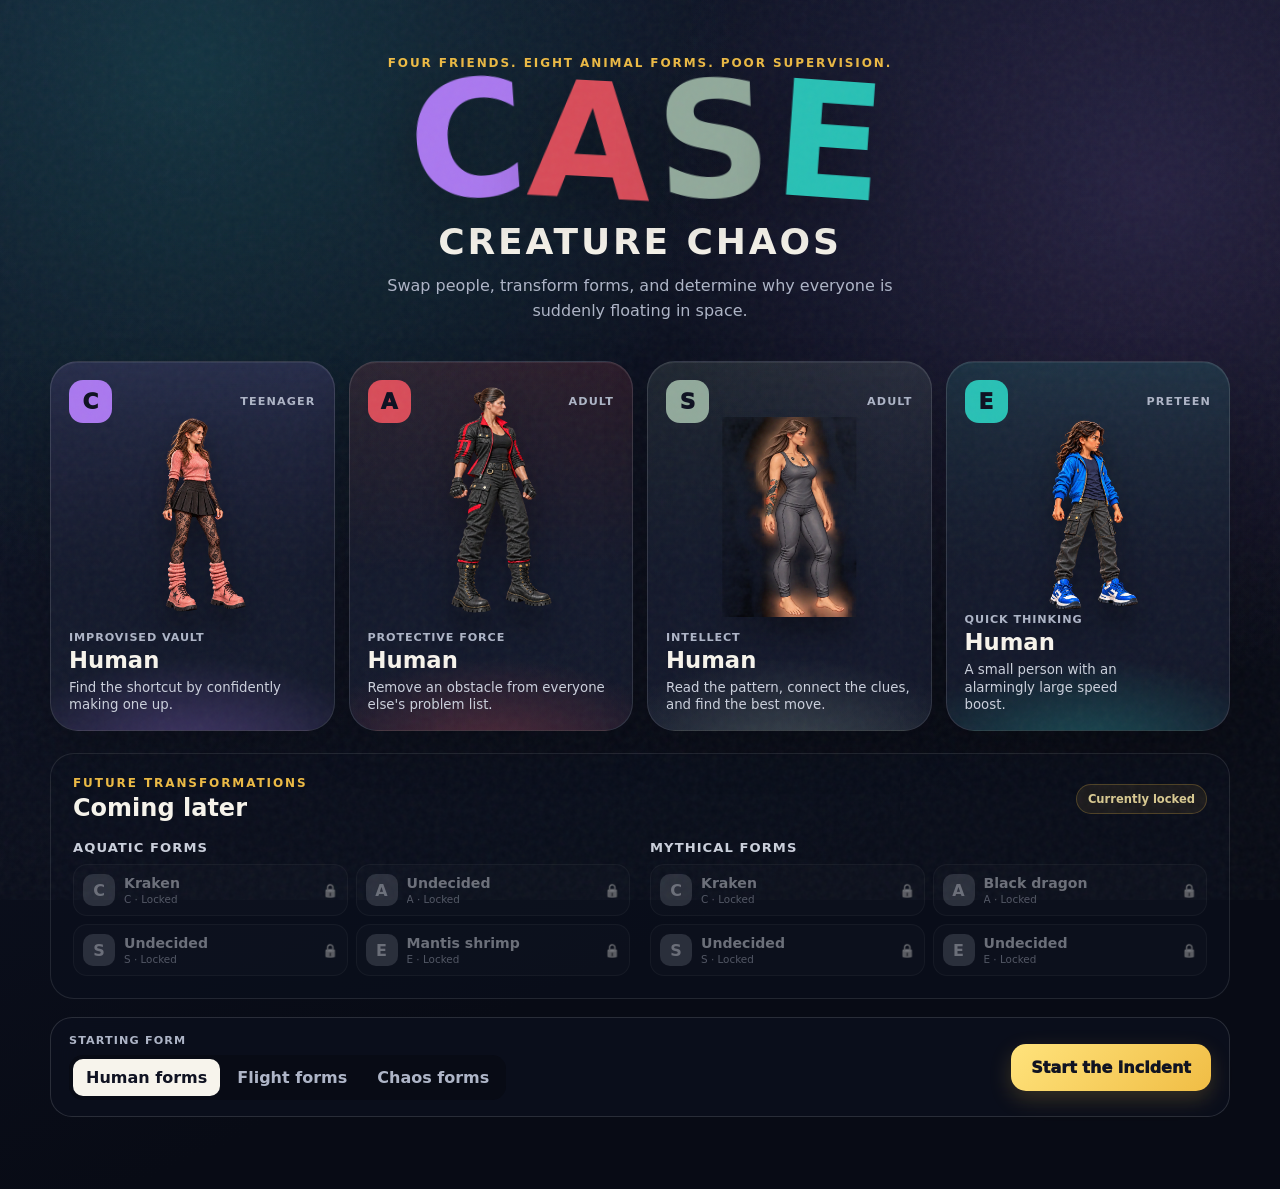
==== index.html @ 53922f7c "Refresh CASEGame stylesheet cache" ====
<!doctype html>
<html lang="en">
<head>
  <meta charset="utf-8">
  <meta name="viewport" content="width=device-width, initial-scale=1, viewport-fit=cover">
  <meta name="theme-color" content="#101426">
  <title>CASE: Creature Chaos</title>
  <link rel="stylesheet" href="style.css?v=case-20261012-transparent-s">
</head>
<body>
  <div class="grain" aria-hidden="true"></div>

  <main>
    <section id="home" class="screen active" aria-labelledby="game-title">
      <header class="hero">
        <p class="eyebrow">Four friends. Eight animal forms. Poor supervision.</p>
        <h1 id="game-title"><span>C</span><span>A</span><span>S</span><span>E</span></h1>
        <p class="subtitle">Creature Chaos</p>
        <p class="intro">Swap people, transform forms, and determine why everyone is suddenly floating in space.</p>
      </header>

      <div class="roster" id="roster" aria-label="Character roster"></div><section class="locked-forms" aria-labelledby="locked-title">
        <div class="locked-heading"><div><p class="eyebrow">Future transformations</p><h2 id="locked-title">Coming later</h2></div><span>Currently locked</span></div>
        <div class="locked-groups">
          <div class="locked-group"><h3>Aquatic forms</h3><div class="locked-buttons" id="aquatic-forms"></div></div>
          <div class="locked-group"><h3>Mythical forms</h3><div class="locked-buttons" id="mythical-forms"></div></div>
        </div>
      </section>

      <div class="launch-panel">
        <div>
          <p class="launch-label">Starting form</p>
          <div class="segmented" role="group" aria-label="Starting form">
            <button class="form-choice selected" data-mode="human" type="button">Human forms</button>
            <button class="form-choice" data-mode="flight" type="button">Flight forms</button>
            <button class="form-choice" data-mode="chaos" type="button">Chaos forms</button>
          </div>
        </div>
        <button id="start-button" class="primary" type="button">Start the incident</button>
      </div>
    </section>

    <section id="game" class="screen" aria-label="CASE game">
      <div class="game-shell">
        <header class="game-bar">
          <button id="home-button" class="icon-button" type="button" aria-label="Return to character screen">←</button>
          <div class="identity">
            <span id="active-initial" class="initial">C</span>
            <span><strong id="active-animal">C</strong><small id="active-form">Human form</small></span>
          </div>
          <div class="objective"><span id="case-count">0 / 4</span><small id="objective-label">cosmic sparks</small></div>
          <button id="sound-button" class="icon-button" type="button" aria-label="Toggle sound">♪</button>
        </header>

        <div class="canvas-wrap">
          <canvas id="game-canvas" width="1440" height="810" aria-label="Playable CASE level"></canvas>
          <div id="toast" class="toast" role="status"></div>
          <div id="finish-card" class="finish-card" hidden>
            <p class="eyebrow">Incident contained-ish</p>
            <h2>Picnic recovered.</h2>
            <p>Everyone survived. The property value did not.</p>
            <button id="replay-button" class="primary" type="button">Cause it again</button>
          </div>
        </div>

        <div class="character-dock" id="character-dock" aria-label="Switch character"></div>

        <div class="mobile-controls" aria-label="Game controls">
          <div class="move-controls">
            <button data-control="left" aria-label="Move left">◀</button>
            <button data-control="right" aria-label="Move right">▶</button>
          </div>
          <div class="action-controls">
            <button data-control="transform" class="transform" aria-label="Cycle between human, flight, and chaos forms">↻<small>FORM</small></button>
            <button data-control="ability" class="ability">✦<small>ABILITY</small></button>
            <button data-control="special" class="special">R<small>SPECIAL</small></button>
            <button data-control="jump">↑<small>JUMP</small></button>
            <button data-control="down">↓<small>DOWN</small></button>
          </div>
        </div>
      </div>
    </section>
  </main>

  <script src="game.js?v=case-20261012-sppp-waist1"></script>
</body>
</html>
---- style.css ----
:root {
  --ink: #f7f4ec;
  --muted: #aeb5c7;
  --night: #0b0f1d;
  --panel: rgba(22, 28, 48, .78);
  --line: rgba(255, 255, 255, .13);
  --teal: #28c1b5;
  --sage: #91a99b;
  --yellow: #f0bd45;
  --red: #d84c59;
  --violet: #aa78ef;
}

* { box-sizing: border-box; }

html { min-height: 100%; background: var(--night); }

body {
  margin: 0;
  min-height: 100vh;
  color: var(--ink);
  font-family: Inter, ui-rounded, "SF Pro Rounded", system-ui, -apple-system, BlinkMacSystemFont, "Segoe UI", sans-serif;
  background:
    radial-gradient(circle at 15% 5%, rgba(40,193,181,.18), transparent 34rem),
    radial-gradient(circle at 90% 16%, rgba(170,120,239,.17), transparent 31rem),
    linear-gradient(155deg, #10162a, #080b15 70%);
  overflow-x: hidden;
}

button { font: inherit; }
button:focus-visible { outline: 3px solid #fff; outline-offset: 3px; }

.grain {
  position: fixed;
  inset: 0;
  pointer-events: none;
  opacity: .05;
  z-index: 10;
  background-image: url("data:image/svg+xml,%3Csvg viewBox='0 0 180 180' xmlns='http://www.w3.org/2000/svg'%3E%3Cfilter id='n'%3E%3CfeTurbulence type='fractalNoise' baseFrequency='.78' numOctaves='3' stitchTiles='stitch'/%3E%3C/filter%3E%3Crect width='100%25' height='100%25' filter='url(%23n)' opacity='.9'/%3E%3C/svg%3E");
}

.screen { display: none; }
.screen.active { display: block; }

#home {
  width: min(1180px, calc(100% - 32px));
  margin: 0 auto;
  padding: 56px 0 72px;
}

.hero { text-align: center; max-width: 760px; margin: 0 auto 38px; }
.eyebrow { margin: 0 0 10px; color: var(--yellow); font-weight: 800; letter-spacing: .16em; text-transform: uppercase; font-size: .75rem; }
.hero h1 { margin: 0; display: flex; justify-content: center; gap: clamp(4px, 1.4vw, 16px); font-size: clamp(4.8rem, 16vw, 10rem); line-height: .78; letter-spacing: -.08em; }
.hero h1 span { filter: drop-shadow(0 14px 30px rgba(0,0,0,.3)); }
.hero h1 span:nth-child(1) { color: var(--violet); transform: rotate(-4deg); }
.hero h1 span:nth-child(2) { color: var(--red); transform: rotate(3deg); }
.hero h1 span:nth-child(3) { color: var(--sage); transform: rotate(-2deg); }
.hero h1 span:nth-child(4) { color: var(--teal); transform: rotate(4deg); }
.subtitle { margin: 16px 0 6px; font-size: clamp(1.35rem, 4vw, 2.25rem); font-weight: 900; letter-spacing: .08em; text-transform: uppercase; }
.intro { margin: 12px auto 0; max-width: 580px; color: var(--muted); font-size: 1rem; line-height: 1.55; }

.roster { display: grid; grid-template-columns: repeat(4, 1fr); gap: 14px; }
.character-card {
  --accent: var(--violet);
  position: relative;
  overflow: hidden;
  min-height: 370px;
  border: 1px solid var(--line);
  border-radius: 28px;
  background: linear-gradient(180deg, color-mix(in srgb, var(--accent) 15%, transparent), var(--panel) 58%);
  box-shadow: inset 0 1px rgba(255,255,255,.07), 0 20px 45px rgba(0,0,0,.2);
}
.character-card[data-id="A"] { --accent: var(--red); }
.character-card[data-id="S"] { --accent: var(--sage); }
.character-card[data-id="E"] { --accent: var(--teal); }
.character-card::after { content: ""; position: absolute; inset: auto -25% -36% -25%; height: 58%; background: radial-gradient(ellipse, color-mix(in srgb, var(--accent) 32%, transparent), transparent 65%); }
.card-top { position: absolute; z-index: 2; inset: 18px 18px auto; display: flex; justify-content: space-between; align-items: center; }
.card-initial { display: grid; place-items: center; width: 43px; aspect-ratio: 1; border-radius: 14px; color: #0d1020; background: var(--accent); font-size: 1.35rem; font-weight: 950; }
.card-age { color: var(--muted); font-size: .7rem; font-weight: 800; text-transform: uppercase; letter-spacing: .1em; }
.form-art { position: absolute; z-index: 1; top: 55px; left: 5%; right: auto; bottom: auto; display: block; width: 90%; height: auto; max-height: calc(100% - 168px); object-fit: contain; object-position: center bottom; background: none; transform-origin: center bottom; filter: drop-shadow(0 18px 12px rgba(0,0,0,.36)); transition: opacity .2s, transform .5s; }
/* Human stature tiers; animal transformations keep their existing sizing. */
.character-card:not(.flight):not(.chaos)[data-id="A"] .form-art { transform: scale(1.15, 1.15); }
.character-card:not(.flight):not(.chaos)[data-id="S"] .form-art { inset: 55px auto auto 50%; width: auto; height: auto; max-width: 90%; max-height: calc(100% - 168px); object-fit: contain; background: transparent; transform: translateX(-50%); }
.character-card.chaos .form-art { transform: scale(1.02); }
.character-card.flight[data-id="A"] .form-art { transform: scale(1.28); translate: 0 -8px; }
.character-card.flight[data-id="S"] .form-art { transform: scale(1.04); translate: 0 -8px; }
.character-card.flight[data-id="E"] .form-art { filter: grayscale(.92) brightness(1.28) contrast(1.12) saturate(.4) drop-shadow(0 18px 12px rgba(0,0,0,.36)); }
.character-card.chaos[data-id="A"] .form-art { transform: scale(1.3, 1.22); }
.character-card.chaos[data-id="S"] .form-art { transform: scale(1.1); }
.character-card.chaos[data-id="C"] .form-art { transform: scale(.9); }
.character-card.chaos[data-id="E"] .form-art { transform: scale(.9); }
.card-copy { position: absolute; z-index: 2; inset: auto 18px 17px; }
.card-copy p { margin: 0 0 3px; color: var(--muted); font-size: .7rem; font-weight: 800; text-transform: uppercase; letter-spacing: .08em; }
.card-copy h2 { margin: 0; font-size: 1.42rem; }
.character-card.chaos .card-copy h2 { min-height: 2.4em; display: flex; align-items: flex-end; }
.card-copy small { display: block; min-height: 2.6em; margin-top: 6px; color: #cbd0dc; line-height: 1.3; }
.character-card[data-id="E"] .card-copy small { max-width: 23ch; }

.locked-forms { margin-top: 22px; padding: 22px; border: 1px solid rgba(255,255,255,.1); border-radius: 24px; background: rgba(12,16,30,.58); }
.locked-heading { display: flex; align-items: center; justify-content: space-between; gap: 12px; margin-bottom: 18px; }
.locked-heading .eyebrow { margin-bottom: 4px; }
.locked-heading h2 { margin: 0; font-size: 1.5rem; }
.locked-heading > span { padding: 7px 11px; border: 1px solid rgba(240,189,69,.24); border-radius: 999px; color: #d8c991; background: rgba(240,189,69,.08); font-size: .72rem; font-weight: 800; }
.locked-groups { display: grid; grid-template-columns: 1fr 1fr; gap: 20px; }
.locked-group h3 { margin: 0 0 9px; color: #cbd0dc; font-size: .82rem; letter-spacing: .08em; text-transform: uppercase; }
.locked-buttons { display: grid; grid-template-columns: repeat(2, minmax(0, 1fr)); gap: 8px; }
.locked-form { min-width: 0; display: flex; align-items: center; gap: 9px; padding: 9px; border: 1px solid rgba(255,255,255,.08); border-radius: 14px; color: #c8cbd3; background: rgba(255,255,255,.035); text-align: left; opacity: .52; cursor: not-allowed; }
.locked-initial { display: grid; place-items: center; flex: 0 0 32px; aspect-ratio: 1; border-radius: 10px; color: #c8cbd3; background: #4b4f5c; font-weight: 900; }
.locked-form strong, .locked-form small { display: block; overflow: hidden; text-overflow: ellipsis; white-space: nowrap; }
.locked-form strong { font-size: .88rem; }
.locked-form small { margin-top: 2px; color: #969baa; font-size: .65rem; }
.lock-icon { margin-left: auto; font-size: .82rem; filter: grayscale(1); }

.launch-panel { margin-top: 18px; padding: 16px 18px; display: flex; align-items: center; justify-content: space-between; gap: 18px; border: 1px solid var(--line); border-radius: 22px; background: rgba(12,16,30,.7); backdrop-filter: blur(18px); }
.launch-label { margin: 0 0 8px; color: var(--muted); font-size: .7rem; font-weight: 800; text-transform: uppercase; letter-spacing: .1em; }
.segmented { display: flex; gap: 4px; padding: 4px; border-radius: 14px; background: #080b15; }
.segmented button { padding: 9px 13px; border: 0; border-radius: 10px; color: var(--muted); background: transparent; cursor: pointer; font-weight: 800; }
.segmented button.selected { color: #101322; background: var(--ink); }
.primary { border: 0; border-radius: 15px; padding: 14px 20px; color: #111422; background: linear-gradient(135deg, #ffe37c, var(--yellow)); font-weight: 950; cursor: pointer; box-shadow: 0 8px 22px rgba(240,189,69,.2); }
.primary:hover { transform: translateY(-2px); }

#game { min-height: 100vh; background: #060914; }
.game-shell { width: min(100%, 1500px); margin: 0 auto; }
.game-bar { min-height: 72px; padding: 10px 16px; display: flex; align-items: center; gap: 13px; background: #101527; border-bottom: 1px solid var(--line); }
.icon-button { width: 44px; height: 44px; border: 1px solid var(--line); border-radius: 13px; color: var(--ink); background: rgba(255,255,255,.06); cursor: pointer; font-size: 1.25rem; }
.identity { display: flex; align-items: center; gap: 10px; min-width: 180px; }
.initial { display: grid; place-items: center; width: 43px; aspect-ratio: 1; border-radius: 13px; color: #121526; background: var(--violet); font-weight: 950; font-size: 1.2rem; }
.identity strong, .identity small, .objective small { display: block; }
.identity small, .objective small { color: var(--muted); font-size: .7rem; }
.objective { margin-left: auto; text-align: right; font-weight: 900; }
.canvas-wrap { position: relative; width: 100%; overflow: hidden; background: #92c3bf; }
canvas { display: block; width: 100%; height: auto; aspect-ratio: 16/9; touch-action: none; }
.toast { position: absolute; top: 16px; left: 50%; translate: -50% -20px; padding: 10px 15px; border: 1px solid rgba(255,255,255,.35); border-radius: 999px; color: #101322; background: rgba(255,255,255,.9); font-weight: 850; opacity: 0; pointer-events: none; transition: .25s; box-shadow: 0 8px 24px rgba(0,0,0,.2); }
.toast.show { opacity: 1; translate: -50% 0; }
.finish-card { position: absolute; inset: 50% auto auto 50%; translate: -50% -50%; width: min(420px, calc(100% - 32px)); padding: 28px; text-align: center; border: 1px solid rgba(255,255,255,.24); border-radius: 24px; background: rgba(12,16,30,.94); box-shadow: 0 30px 80px rgba(0,0,0,.45); backdrop-filter: blur(18px); }
.finish-card h2 { margin: 5px 0 8px; font-size: 2rem; }
.finish-card p:not(.eyebrow) { color: var(--muted); }
.finish-card .primary { margin-top: 8px; }

.character-dock { min-height: 76px; padding: 9px 12px; display: flex; justify-content: center; gap: 8px; border-top: 1px solid var(--line); background: #0d1120; }
.dock-character { --accent: var(--violet); width: min(150px, 23vw); display: flex; align-items: center; gap: 8px; padding: 7px 10px; border: 1px solid var(--line); border-radius: 15px; color: var(--ink); background: rgba(255,255,255,.04); cursor: pointer; text-align: left; }
.dock-character[data-id="A"] { --accent: var(--red); }
.dock-character[data-id="S"] { --accent: var(--sage); }
.dock-character[data-id="S2"] { --accent: var(--sage); }
.dock-character[data-id="S3"] { --accent: var(--sage); }
.dock-character[data-id="E"] { --accent: var(--teal); }
.dock-character.selected { border-color: var(--accent); background: color-mix(in srgb, var(--accent) 14%, transparent); box-shadow: inset 0 0 0 1px var(--accent); }
.dock-character b { display: grid; place-items: center; flex: 0 0 36px; aspect-ratio: 1; border-radius: 11px; color: #101322; background: var(--accent); }
.dock-character span { overflow: hidden; }
.dock-character strong, .dock-character small { display: block; overflow: hidden; white-space: nowrap; text-overflow: ellipsis; }
.dock-character small { color: var(--muted); font-size: .66rem; }

.mobile-controls { display: none; justify-content: space-between; gap: 16px; padding: 12px max(12px, env(safe-area-inset-right)) calc(12px + env(safe-area-inset-bottom)) max(12px, env(safe-area-inset-left)); background: #080b15; }
.move-controls,  .action-controls { display: flex; gap: 8px; }
.mobile-controls button { width: 58px; height: 56px; border: 1px solid var(--line); border-radius: 17px; color: var(--ink); background: rgba(255,255,255,.08); font-size: 1.2rem; font-weight: 900; touch-action: none; }
.mobile-controls button small { display: block; font-size: .48rem; letter-spacing: .04em; }
.mobile-controls .ability { background: rgba(240,189,69,.17); border-color: rgba(240,189,69,.45); }
.mobile-controls .special { background: rgba(32,201,195,.17); border-color: rgba(32,201,195,.45); }
.mobile-controls .transform { background: rgba(170,120,239,.16); border-color: rgba(170,120,239,.45); }

@media (max-width: 900px) {
  .character-dock { justify-content: flex-start; overflow-x: auto; }
  .dock-character { flex: 0 0 min(150px, 42vw); }
  #home { padding-top: 38px; }
  .roster { grid-template-columns: repeat(2, 1fr); }
  .locked-groups { grid-template-columns: 1fr; }
  .character-card { min-height: 340px; }
  .mobile-controls { display: flex; }
}

@media (max-width: 560px) {
  #home { width: min(100% - 20px, 520px); padding-top: 28px; }
  .hero { margin-bottom: 24px; }
  .roster { gap: 9px; }
  .character-card { min-height: 260px; border-radius: 20px; }
  .form-art { inset: 47px 5% auto; width: 90%; max-height: calc(100% - 152px); }
  .card-top { inset: 12px 12px auto; }
  .card-copy { inset: auto 12px 12px; }
  .card-copy h2 { font-size: 1.05rem; }
  .card-copy small { font-size: .69rem; }
  .card-initial { width: 36px; border-radius: 11px; }
  .launch-panel { align-items: stretch; flex-direction: column; }
  .segmented { display: grid; grid-template-columns: repeat(3, 1fr); }
  .segmented button { padding-inline: 8px; font-size: .78rem; }
  .primary { width: 100%; }
  .game-bar { min-height: 62px; padding: 7px 9px; }
  .identity { min-width: 0; }
  .identity strong { max-width: 92px; overflow: hidden; white-space: nowrap; text-overflow: ellipsis; }
  .objective { font-size: .8rem; }
  .character-dock { min-height: 60px; padding: 7px; }
  .dock-character { justify-content: center; width: 23%; padding: 5px; }
  .dock-character b { flex-basis: 36px; }
  .dock-character span { display: none; }
  .mobile-controls { gap: 4px; padding-left: 7px; padding-right: 7px; }
  .move-controls, .action-controls { gap: 4px; }
  .mobile-controls button { width: 44px; height: 50px; border-radius: 13px; }
  .mobile-controls .special { width: 44px; }
}


@media (max-width: 560px) {
  .character-card:not(.flight):not(.chaos)[data-id="S"] .form-art { top: 47px; max-height: calc(100% - 152px); }
}
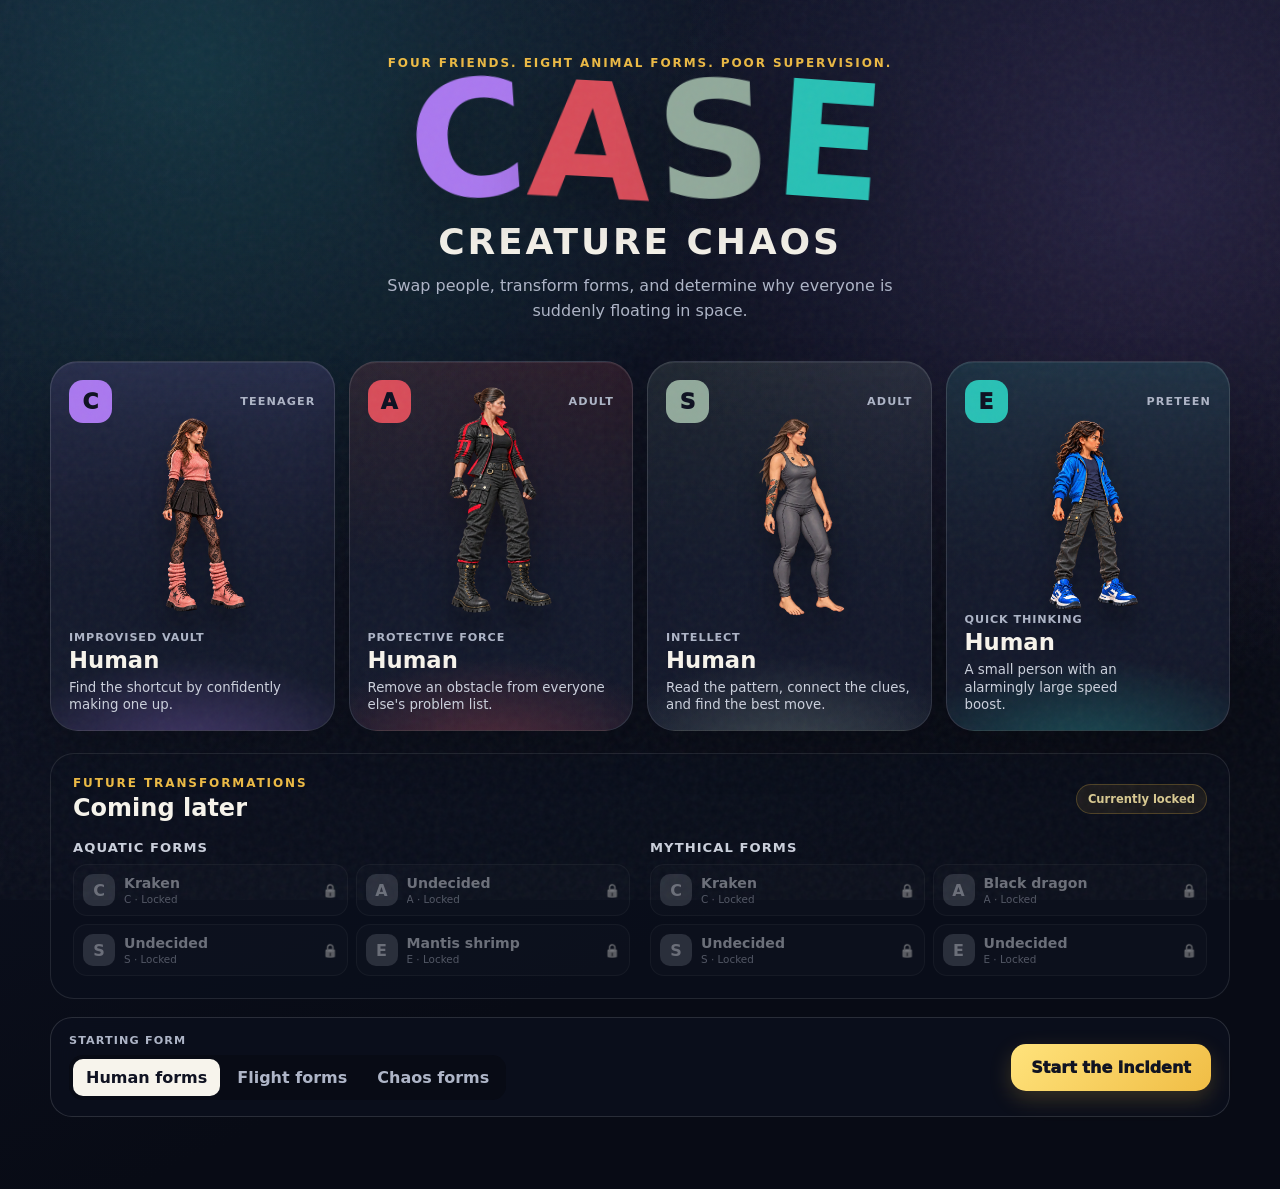
==== commit a2e48d89: "Refresh game script for S transparent cutout" ====
--- a/index.html
+++ b/index.html
@@ -82,7 +82,7 @@
     </section>
   </main>
 
-  <script src="game.js?v=case-20261012-sppp-waist1"></script>
+  <script src="game.js?v=case-20261013-s-transparent1"></script>
 </body>
 </html>
 
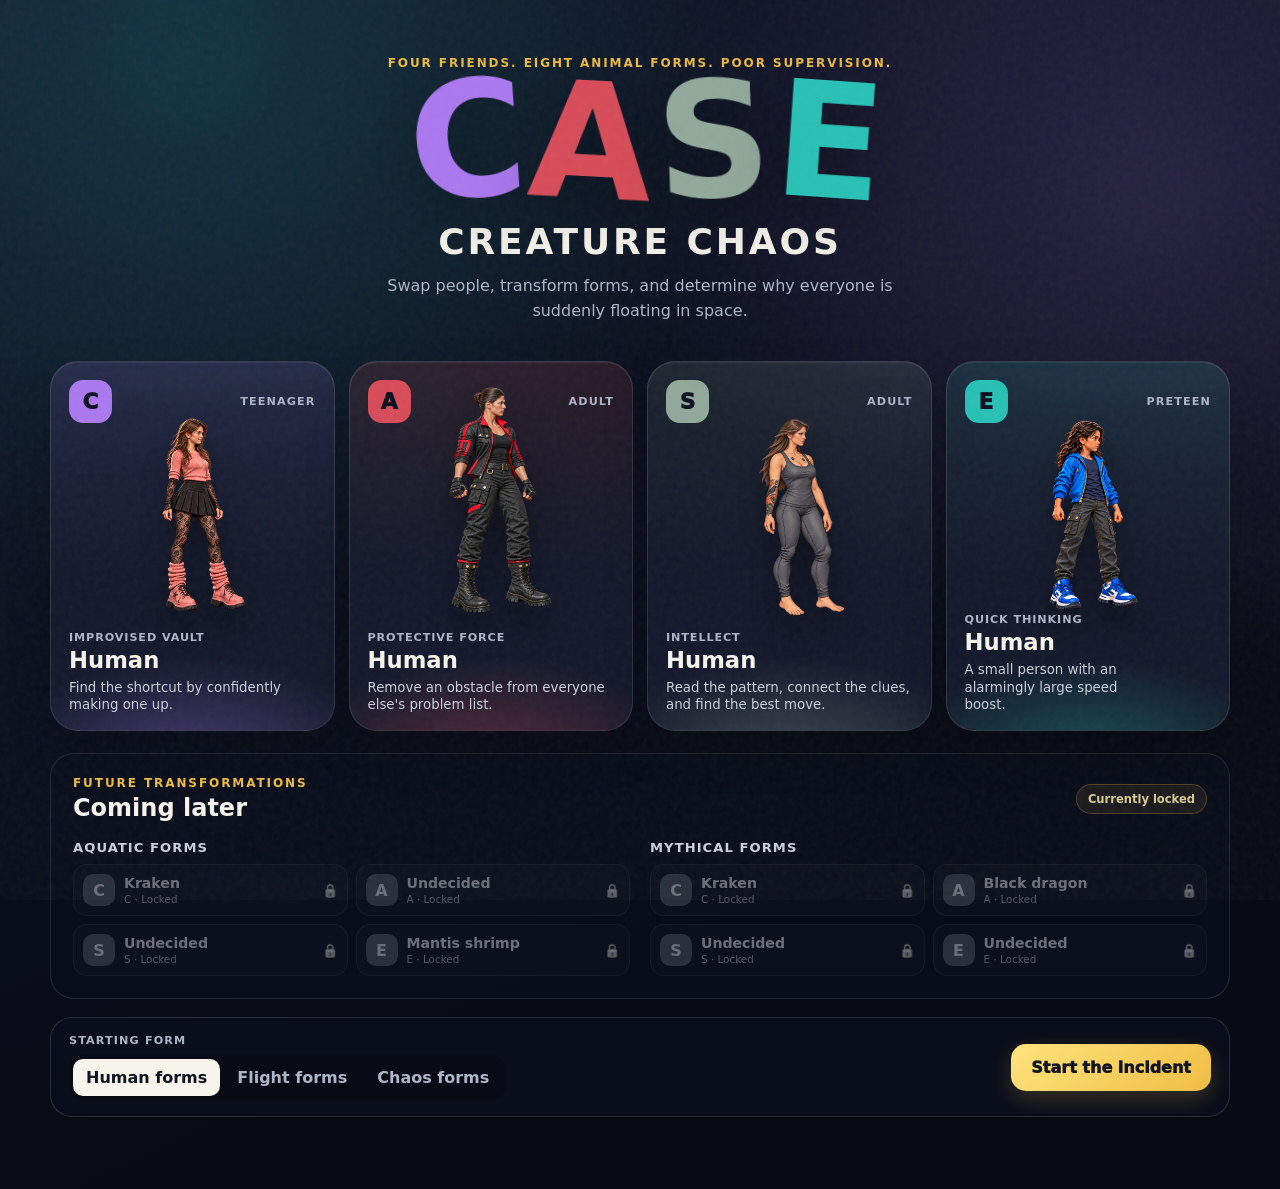
==== commit 5d0532ed: "Refine S eyebrow thickness and color" ====
--- a/index.html
+++ b/index.html
@@ -82,7 +82,7 @@
     </section>
   </main>
 
-  <script src="game.js?v=case-20261013-s-transparent1"></script>
+  <script src="game.js?v=case-20261013-s-brows2"></script>
 </body>
 </html>
 
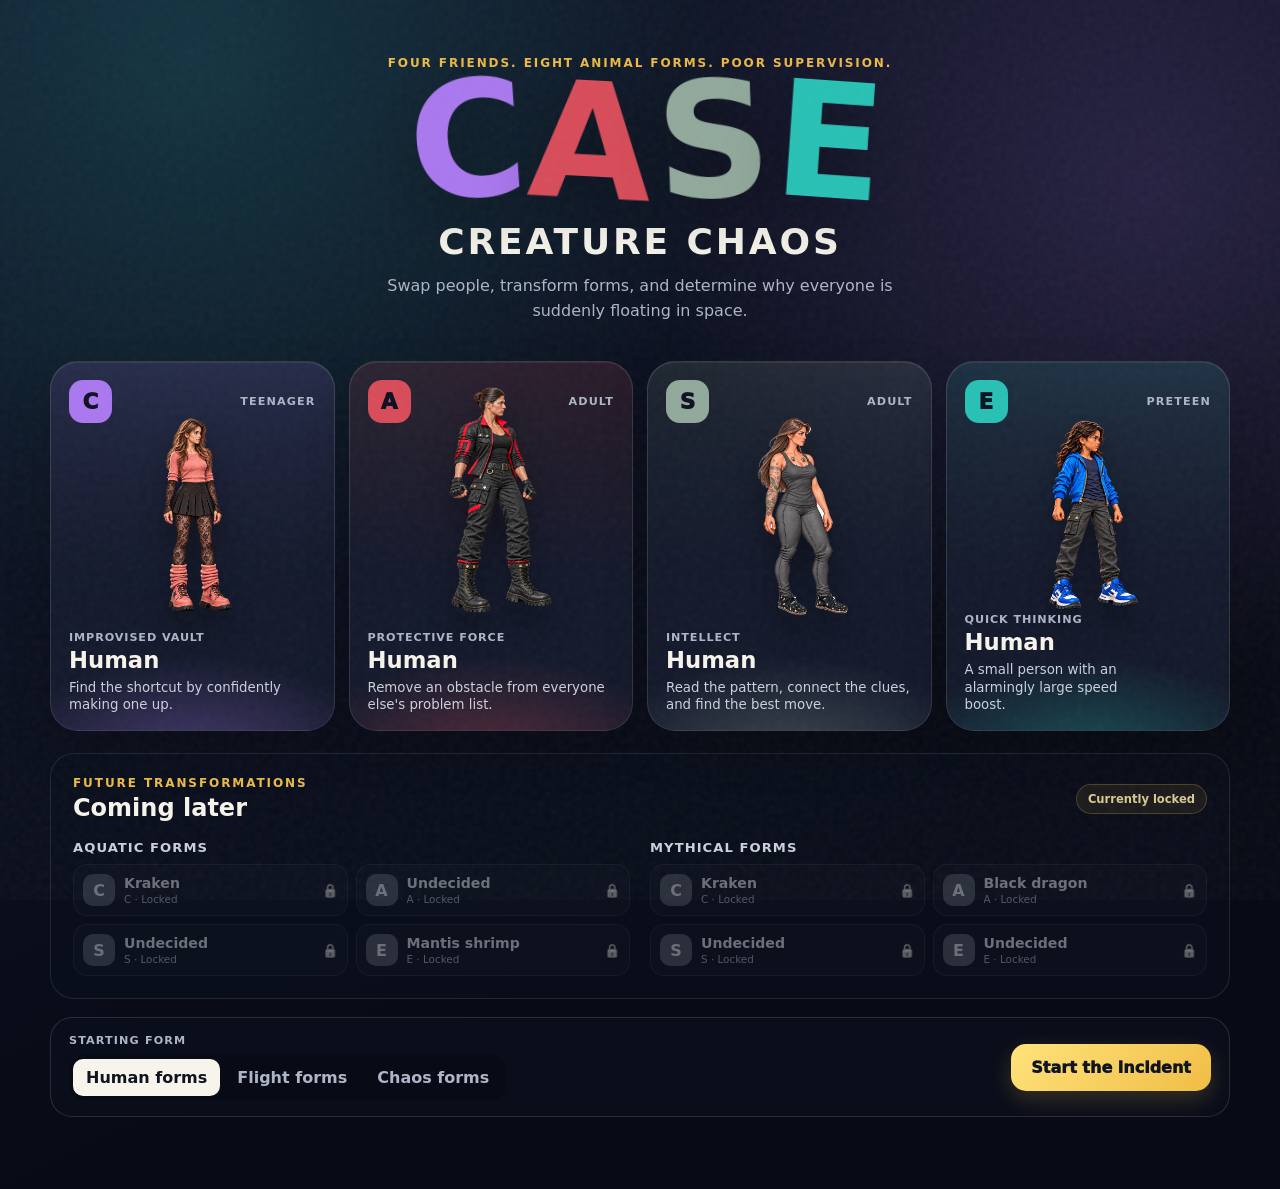
==== commit e1868f65: "Bust cached game script for S artwork fix" ====
--- a/index.html
+++ b/index.html
@@ -82,7 +82,7 @@
     </section>
   </main>
 
-  <script src="game.js?v=case-20261013-s-brows2"></script>
+  <script src="game.js?v=case-20261014-s-transparent-cutout-fix1"></script>
 </body>
 </html>
 
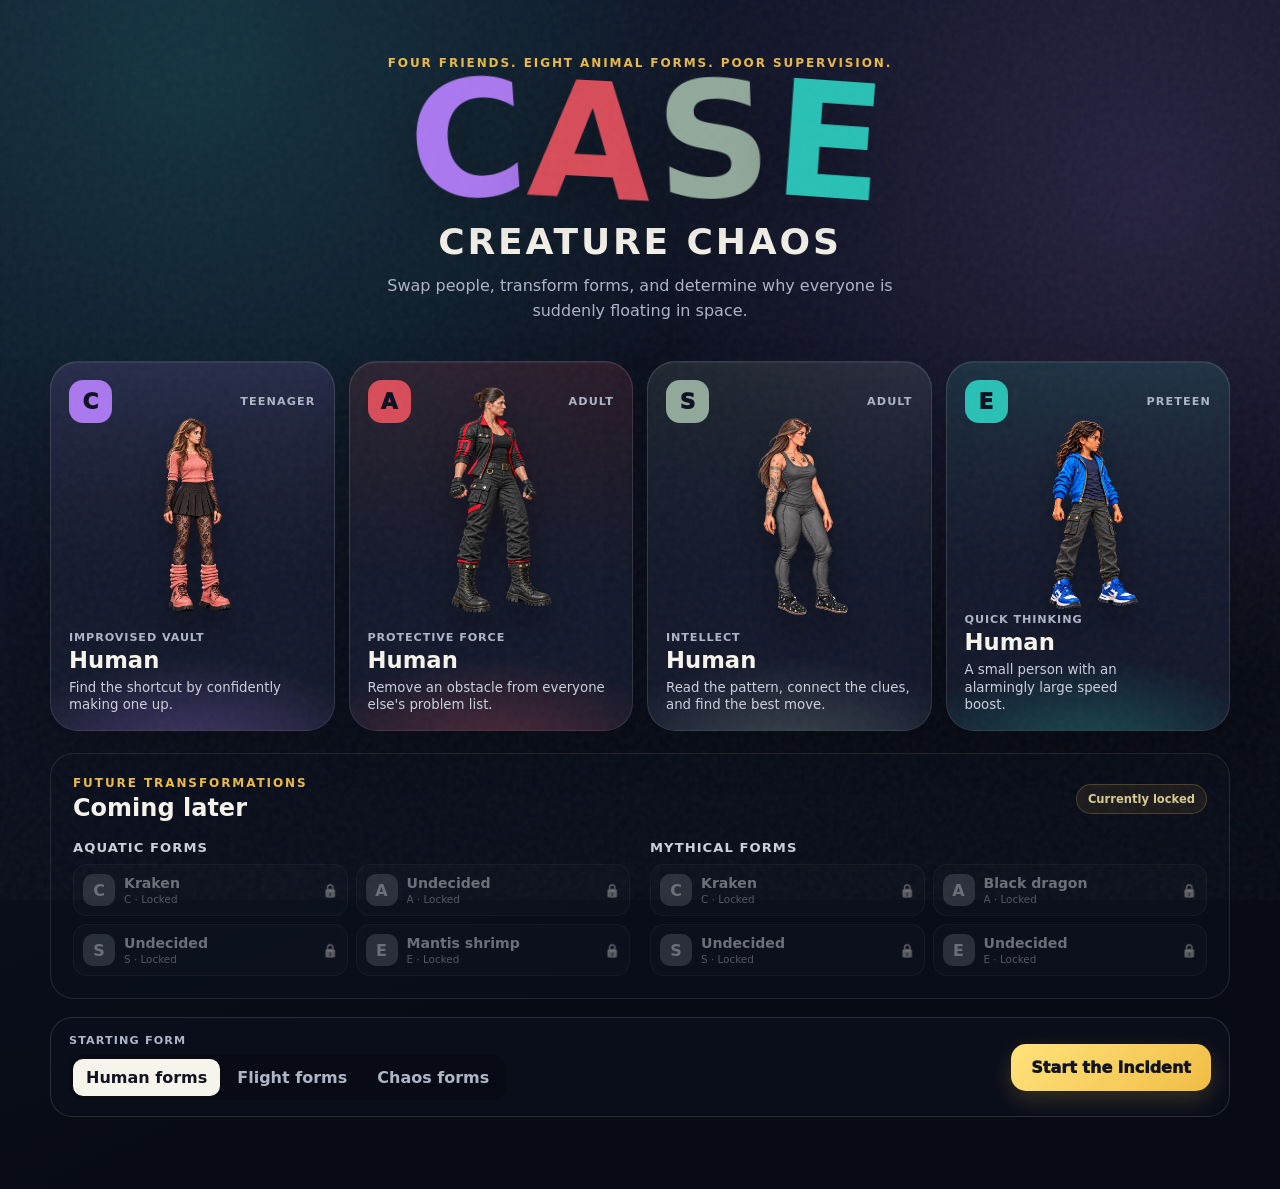
==== commit 4c6c2ee6: "Polish S portrait cutout and hands" ====
--- a/index.html
+++ b/index.html
@@ -82,7 +82,7 @@
     </section>
   </main>
 
-  <script src="game.js?v=case-20261014-s-transparent-cutout-fix1"></script>
+  <script src="game.js?v=case-20261014-s-transparent-hands-fix2"></script>
 </body>
 </html>
 
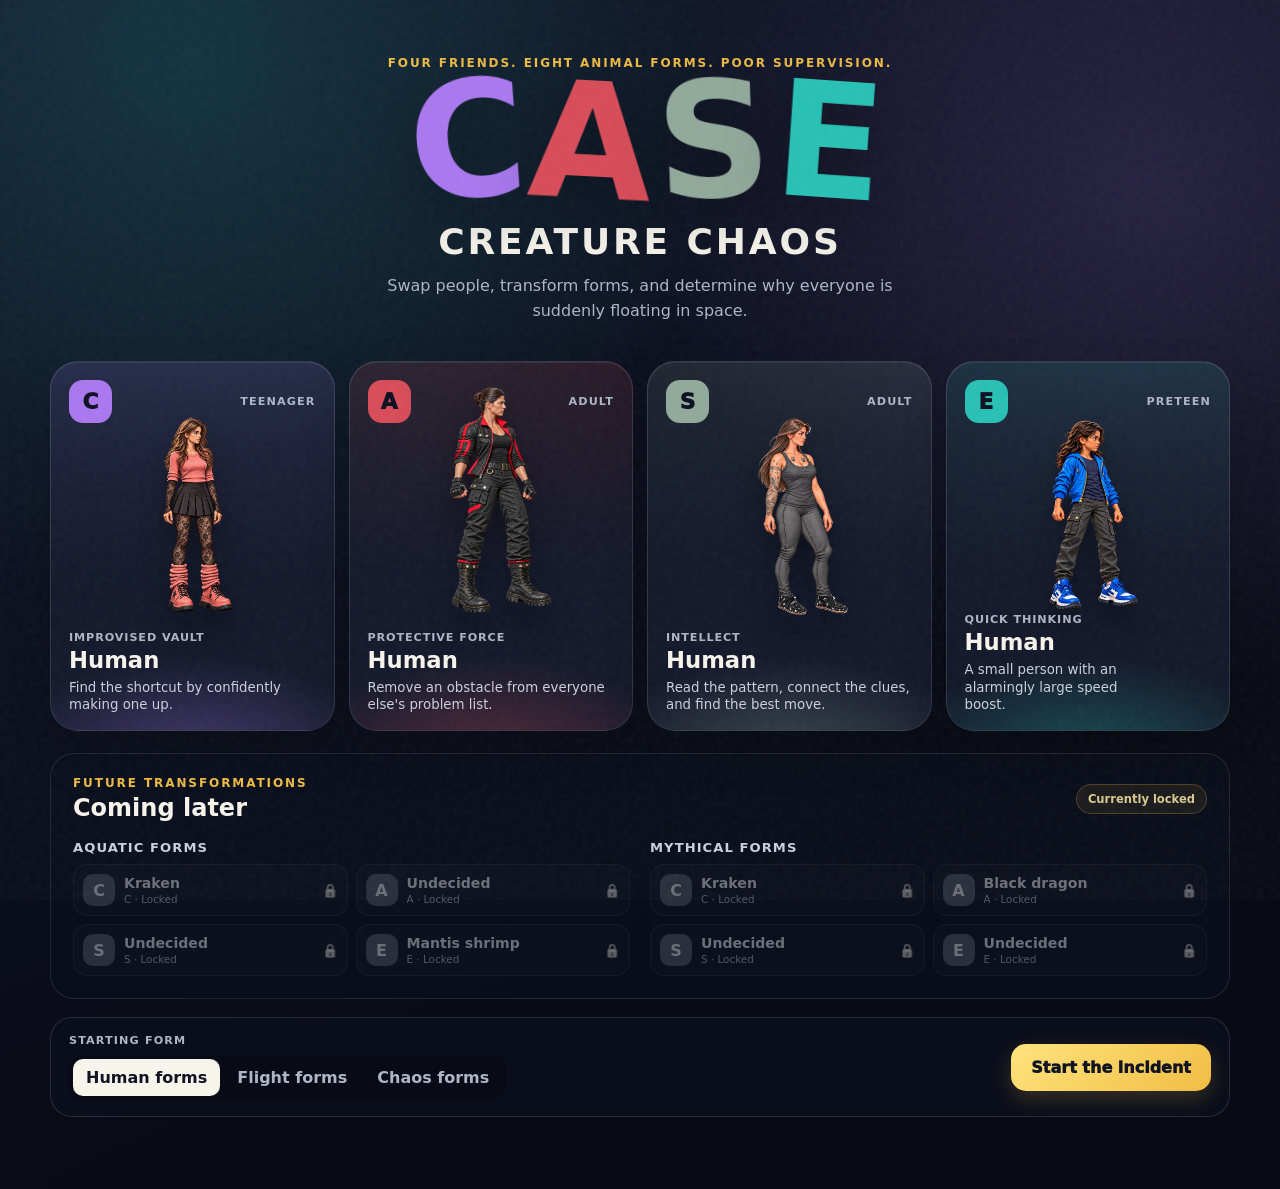
==== commit 56b5b0ec: "Apply C cel-shaded clothing prototype 3" ====
--- a/index.html
+++ b/index.html
@@ -82,7 +82,7 @@
     </section>
   </main>
 
-  <script src="game.js?v=case-20261014-s-transparent-hands-fix2"></script>
+  <script src="game.js?v=case-20261017-c-cel-clothes"></script>
 </body>
 </html>
 
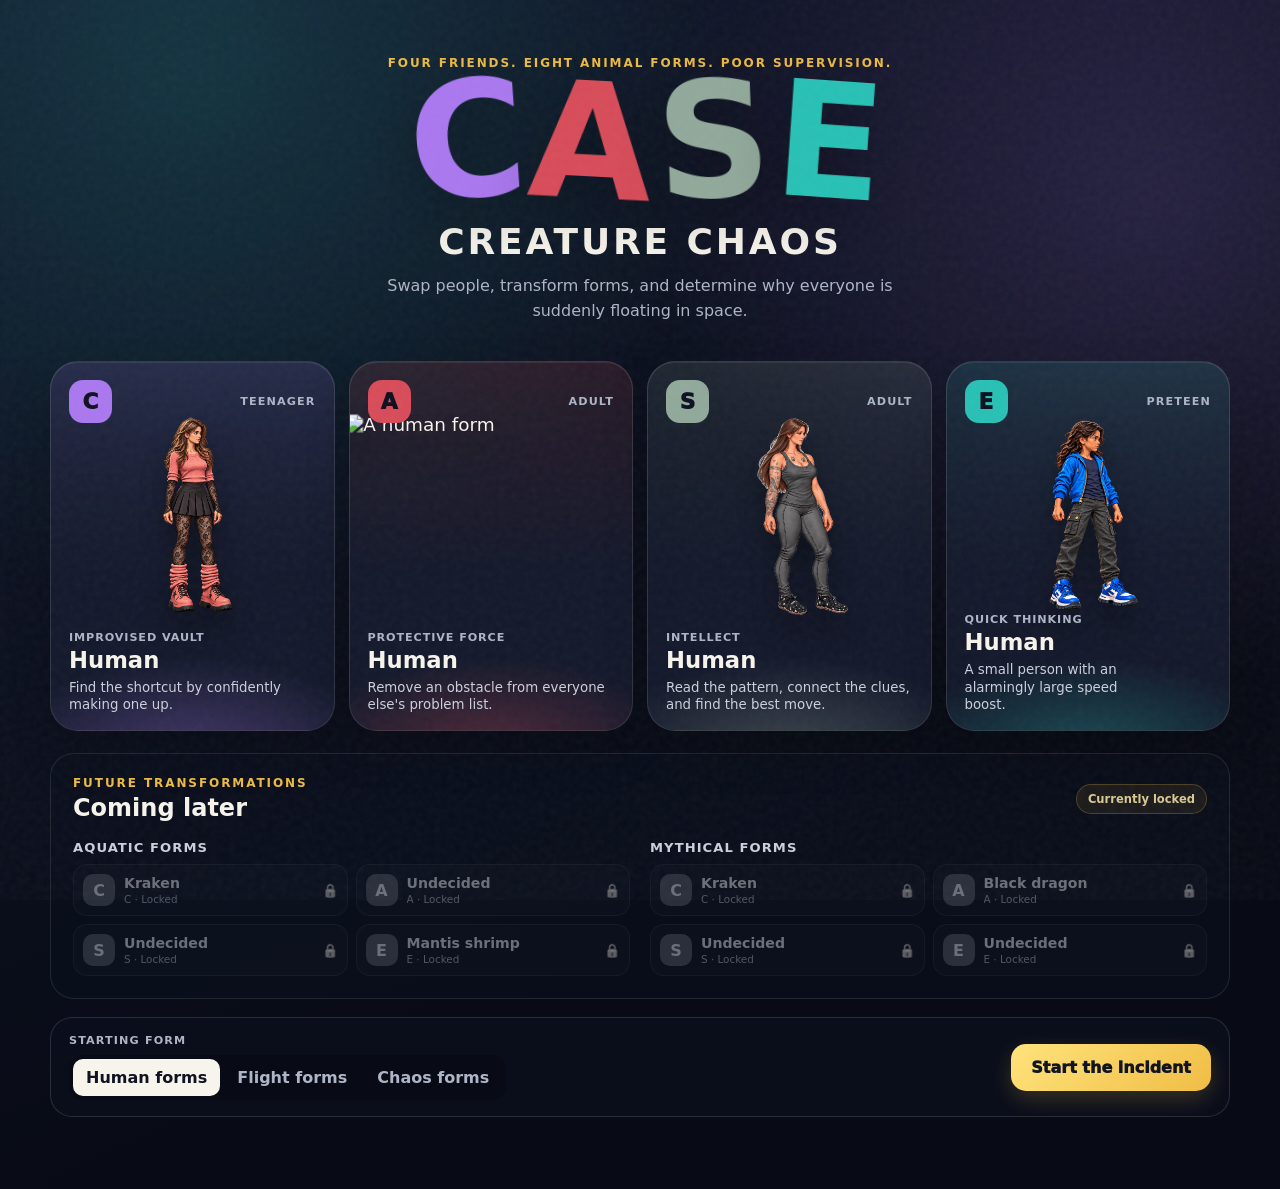
==== commit 05d94f6e: "Publish A avatar detail preview" ====
--- a/index.html
+++ b/index.html
@@ -82,7 +82,7 @@
     </section>
   </main>
 
-  <script src="game.js?v=case-20261017-c-cel-clothes"></script>
+  <script src="game.js?v=case-20261022-a-detail-pass"></script>
 </body>
 </html>
 
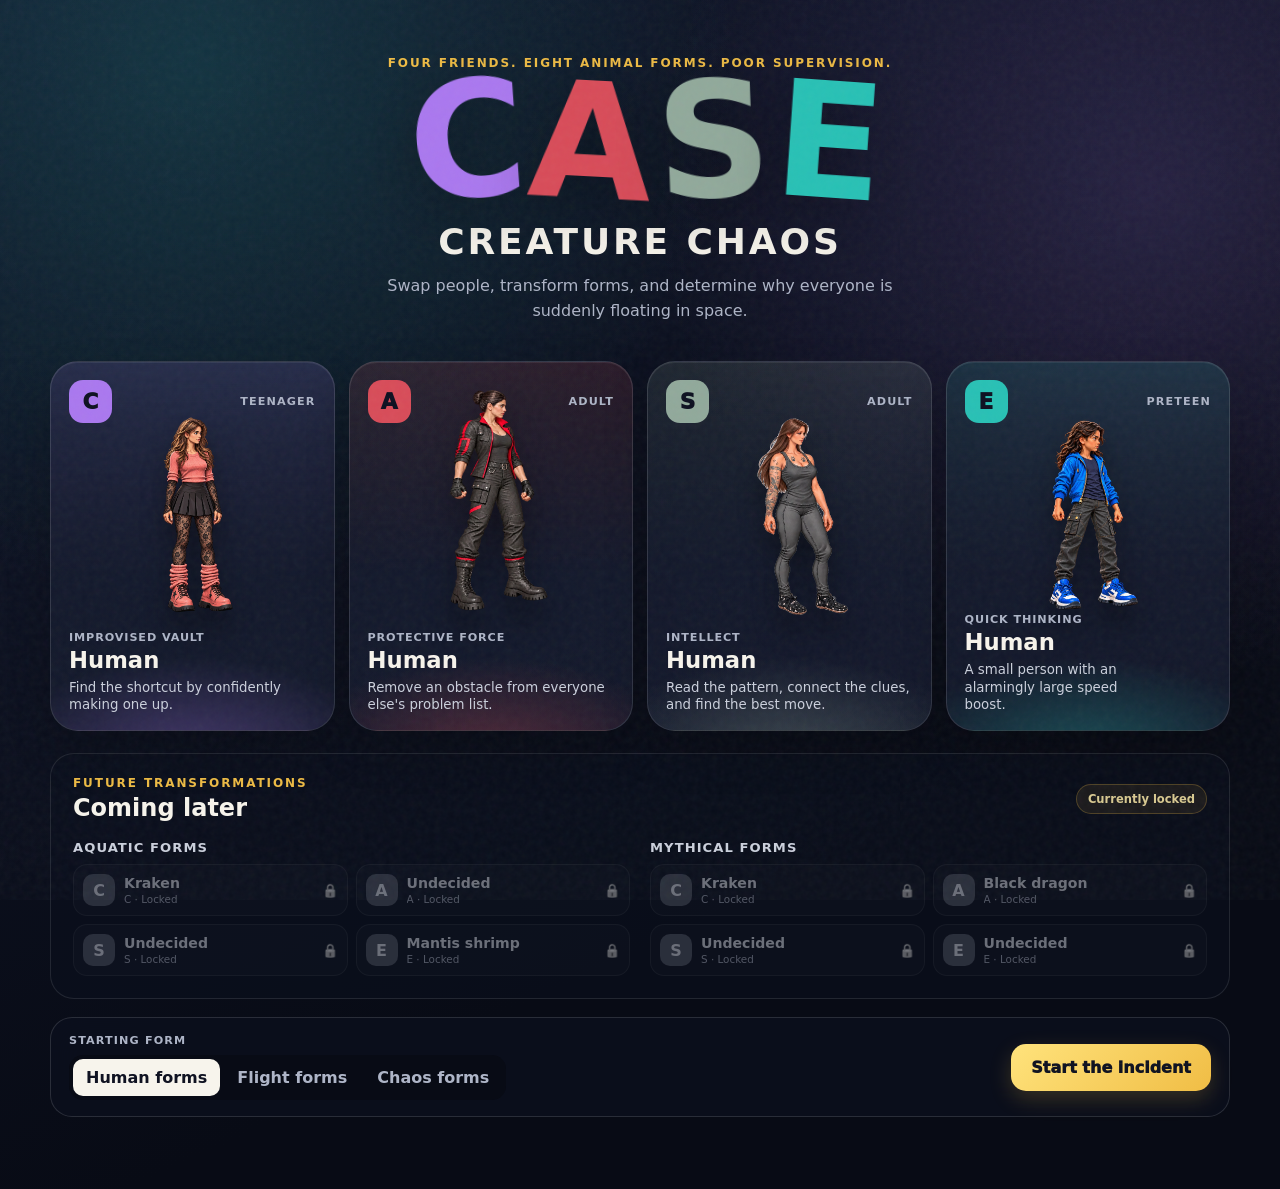
==== commit 66482148: "Refresh CASE A avatar asset cache" ====
--- a/index.html
+++ b/index.html
@@ -82,7 +82,7 @@
     </section>
   </main>
 
-  <script src="game.js?v=case-20261022-a-detail-pass"></script>
+  <script src="game-20261022-a-detail-pass.js?v=0826889184d95b0e4888e0c1d57daba30379a984"></script>
 </body>
 </html>
 
